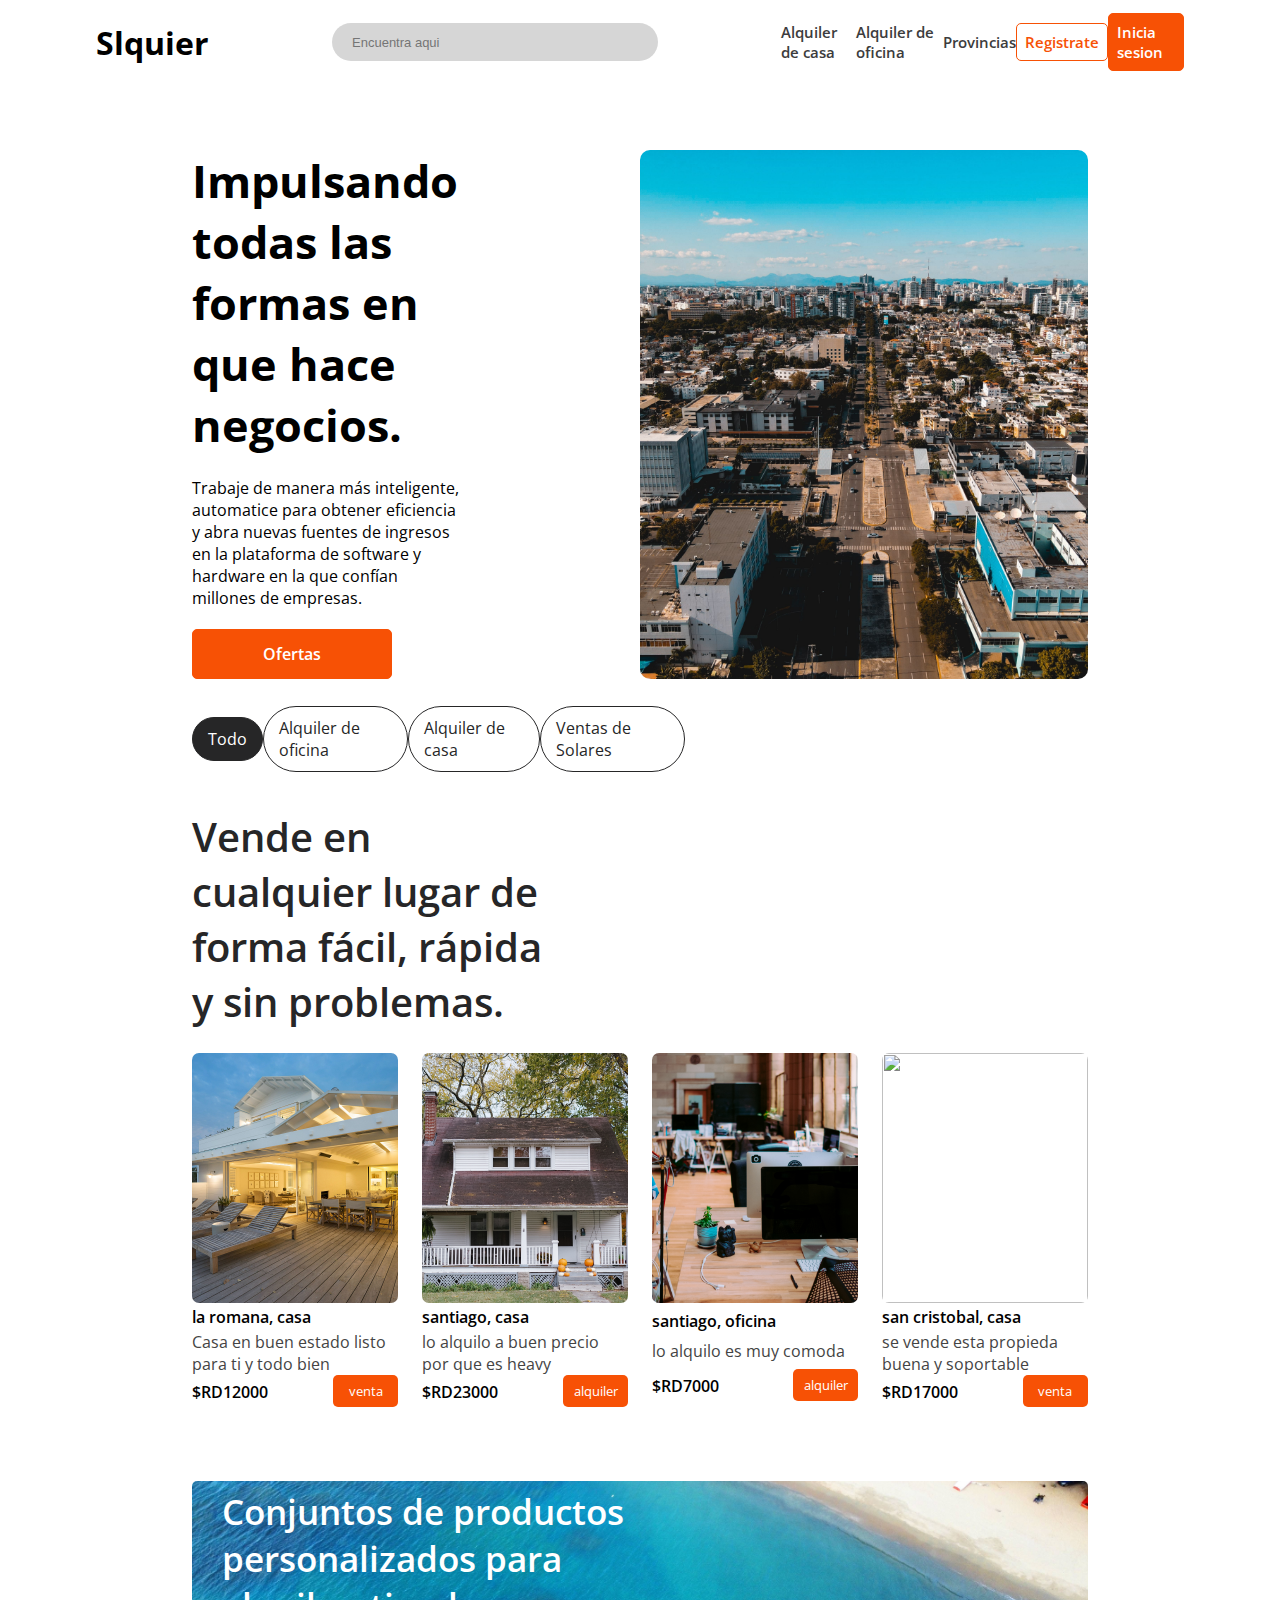
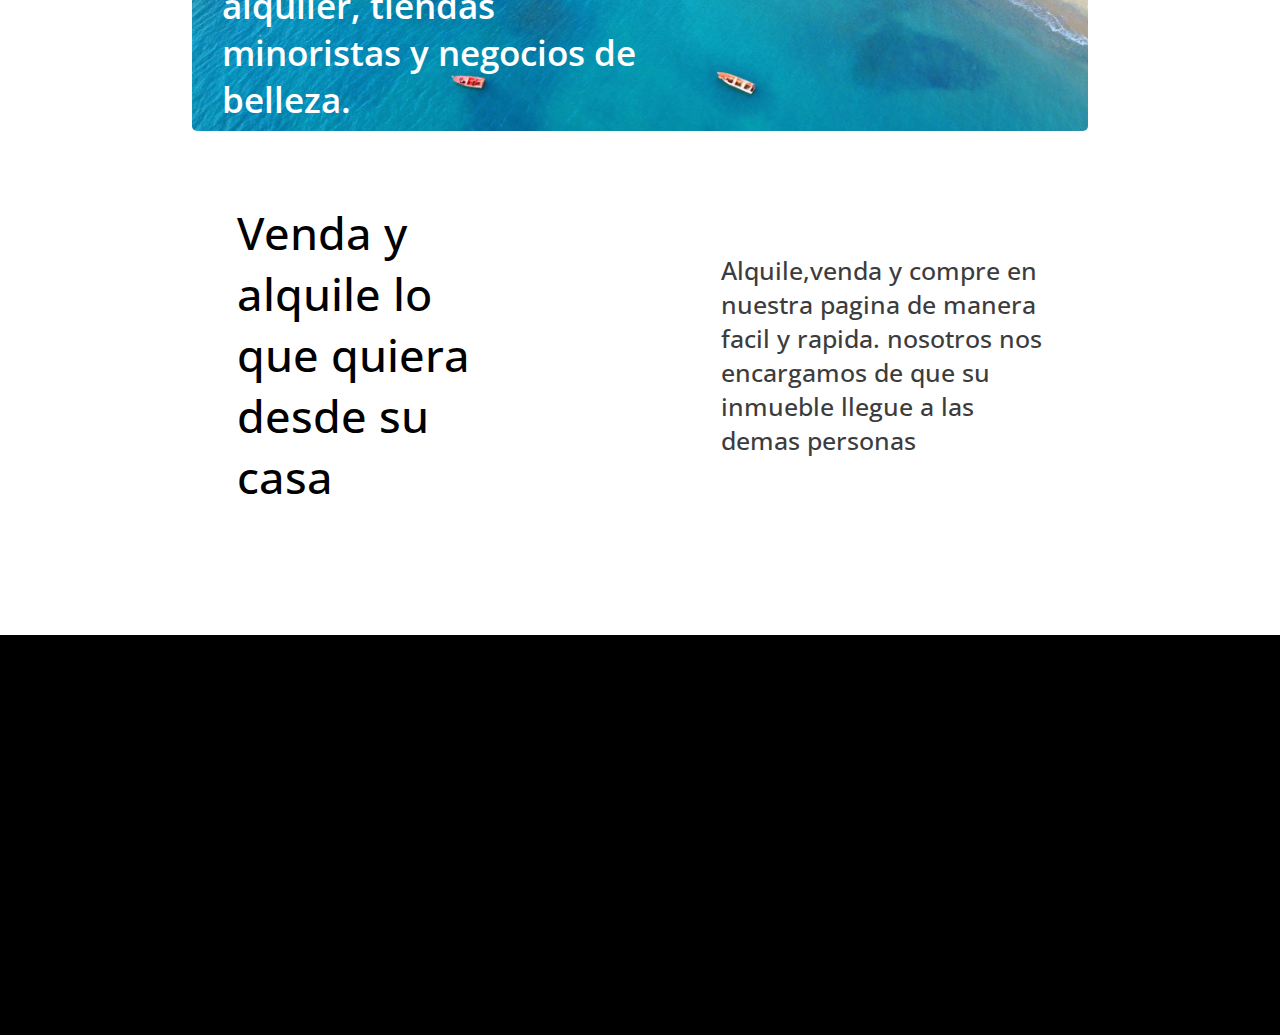
==== house/index.html @ 4e48d406 "es de casa" ====
<!DOCTYPE html>
<html lang="en">
<head>
    <meta charset="UTF-8">
    <meta name="viewport" content="width=device-width, initial-scale=1.0">
   
<link href="https://fonts.googleapis.com/css2?family=Open+Sans&display=swap" rel="stylesheet">
    <script src="https://kit.fontawesome.com/35a34f7dfa.js" crossorigin="anonymous"></script>
    <link rel="stylesheet" href="css/style.css">
    <title>Document</title>
</head>
<body>

  <div class="formato">
  
  </div>

  <div class="contenedor-header">

<header>

  <h1>Slquier</h1>
  

  <form action="" class="contenedor-search">
    <input type="search" name="" placeholder="Encuentra aqui">
    <button><i class="fa-solid fa-magnifying-glass"></i></button>
  </form>

  <nav>
    <a href="#">Alquiler de casa</a>
    <a href="#">Alquiler de oficina</a>
    <a href="#">Provincias</a>
    <a href="#" class="login">Registrate</a>
    <a href="#" class="login-ya">Inicia sesion</a>
  </nav>

</header>

  </div>

<div class="contenedor-mostrador">

  <div class="contenedor-mandato">
<h1>Impulsando todas las formas en que hace negocios.</h1> <br>
<p>Trabaje de manera más inteligente, automatice para obtener eficiencia y abra nuevas fuentes de ingresos en la plataforma de software y hardware en la que confían millones de empresas.</p>

<a href="#" class="ofertas">Ofertas</a>
  </div>

  <div class="img"></div>
  

</div>


<div class="contenedor-contenido">

  <div class="iconos">

    <a href="#" class="active">Todo</a>
    <a href="#">Alquiler de oficina</a>
    <a href="#">Alquiler de casa</a>
    <a href="#">Ventas de Solares</a>

  </div>

<h1 class="titulo">Vende en cualquier lugar de forma fácil, rápida y sin problemas.</h1>

<!-- aqui van las casas -->

<div class="contenedor-alquiler" id="contenedor-alquiler">

 





</div>


<!-- aqui va una publicidad -->

<div class="publicidad">

 <p> Conjuntos de productos personalizados para alquiler, tiendas minoristas y negocios de belleza. </p>

</div>

<div class="cont-publicidad">
<h1>Venda y alquile lo que quiera desde su casa</h1>

<p>Alquile,venda y compre en nuestra pagina de manera facil y rapida. nosotros nos encargamos de que su inmueble llegue a las demas personas</p>
</div>

</div>





<footer></footer>

<script src="index.js"></script>
    
</body>
</html>
---- house/css/style.css ----
*{
    padding: 0;
    margin: 0;
    box-sizing: border-box;
}

body{
    font-family: 'Open Sans', sans-serif;
}


.contenedor-header{
    
    width: 100%;
    position: fixed;
    top: 0px;
    background: #fff;
}

.contenedor-header header{

   
    width: 85%;
    padding: 13px 0px;
    margin: auto;
    display: flex;
  align-items: center;
    justify-content: space-between;
}


.contenedor-header header .contenedor-search{

    background: #d6d6d6;
    width: 30%;
    height: 38px;
    display: flex;
    padding: 5px  10px;
    padding-left: 20px;
    border-radius: 50px ;
}

.contenedor-search input{
    height: 100%;
    
    border: none;
    outline: none;
}

.contenedor-search input[type='search']{
    width: 100%;
    background: none;
    font-size: 13px;
}



.contenedor-search button{
    
    border: none;
    background: none;
    width: 30px;
    
   display: flex;
   justify-content: center;
   align-items: center;
}

.contenedor-search button i{
  font-size: 14px;
}

.contenedor-header header nav{
   
    display: flex;
    justify-content: space-between;
    align-items: center;
    width: 37%;
}

.contenedor-header header nav a{
    color: #000;
    font-weight: 600;
    text-decoration: none;
    color: #3c3c3d;
    font-size: 15px;
}

.contenedor-header header nav .login{

    border: solid 1px #f75105;
    color: #f75105;
    padding: 8px;
border-radius: 5px;
}
.contenedor-header header nav .login-ya{
    border: solid 1px #f75105;
    background:  #f75105;
    color: #fff;
    padding: 8px;
border-radius: 5px;
}

.ofertas{
    border: solid 1px #f75105;
    background:  #f75105;
    color: #fff;
    padding: 13px 8px;
border-radius: 5px;
font-weight: 600;
width: 200px;
margin: auto;
text-decoration: none;
text-align: center;
display: inline-block;
margin-top: 20px;
transition: all ease-in-out 1s;
}

.ofertas:hover{

    background: #cc3803;
}

/* presentacion */

.contenedor-mostrador{
    
    width: 70%;
    margin: 5% auto;
    
   
   display: grid;
  grid-template-columns: 30% 50%;
  
    align-items: center;
    justify-content: space-between;
    height: 500px;
    margin-top: 150px;
}

.contenedor-mostrador .contenedor-mandato{

    
    text-align: left;
    
}

.contenedor-mostrador .contenedor-mandato h1{
    font-size: 45px;
}

.contenedor-mostrador .img{
    background-image: url('../img/presentacion.jpg');
    background-position: center;
    background-size: cover;
    height: 100%;
    border-radius: 10px;
    
}


/* esta es la parte de titulo */

.contenedor-contenido{
    width: 70%;
    margin: auto;
    margin-bottom: 10%;
   
}

.iconos{
    width: 55%;
    height: 50px;
    
    border-radius: 50px;
    display: flex;
    justify-content: space-between;
    align-items: center;
}

.iconos a{
    text-decoration: none;
    color: #262627;
    border-radius: 50px;
    padding: 10px 15px;
    border: solid 1px #262627;
    transition: all ease-in-out 1s;

}

.iconos a:hover{
    background: #262627;
    color: #fff;
}

.iconos .active{
    background: #262627;
    color: #fff;
}


.titulo{

    text-align: left;
    width: 40%;
    color: #262627;
    font-weight: 600;
    
    margin-top: 5%;
    font-size: 40px;

}

/* casa */

.contenedor-contenido .contenedor-alquiler{


width: 100%;
margin-top: 2%;

display: grid;
grid-template-columns: 23% 23% 23% 23%;
justify-content: space-between;

}

.cont-cont{
margin: 3% 0px;
   text-decoration: none;
    display: grid;
    justify-content: space-between;
    height: 350px;

}

.cont{
    width: 100%;
    height: 250px;
}

.cont img{
    width: 100%;
    height: 100%;
    border-radius: 7px;
    object-fit: cover;
}

.titulo-cont{
    font-weight: 600;
    color: #000;
    margin: 3px 0px;
}

.par-cont{
width: 97%;
    color: #444444;
}

.cont-alq{
    display: flex;
    justify-content: space-between;
    align-items: center;
}

.precio{
    margin-top: 3px;
    font-weight: 600;
    color: #000;
}

.cont-alq .alq{

    background: #f75105;
    width: 65px;
    text-align: center;
    padding: 7px;
    border-radius: 5px;
    font-size: 13px;
    color: #fff;
}



.publicidad{

    margin: 8% 0px;
    width: 100%;
    background: #ccc;
    background-image: url('../img/publicidad.jpg');
    background-position: center;
    background-size: cover;
    height: 250px;
    display: flex;
    align-items: center;
    justify-content: left;
    padding-left: 30px;
    border-radius: 5px;
}

.publicidad p{
    font-size: 35px;
    width: 50%;
    color: #fff;
    font-weight: 600;
}

.cont-publicidad{

   
    width: 90%;
    margin: auto;
    display: grid;
    grid-template-columns: 30% 40%;
    align-items: center;
    justify-content: space-between;
   
}

.cont-publicidad h1{
    
     text-align: left;
     
     font-weight: 500;
     font-size: 45px;
}

.cont-publicidad p{
    text-align: left;
    color: #3c3c3d;
    font-weight: 500;
    font-size: 25px;
}

footer{
   
    width: 100%;
    height: 400px;
    background: #000;
}

.formato{

width: 100%;
height: 100vh;
background: rgb(255, 255, 255);
position: fixed;
top: 0px;
z-index: +1;
opacity: 0.80;
display: none;


}
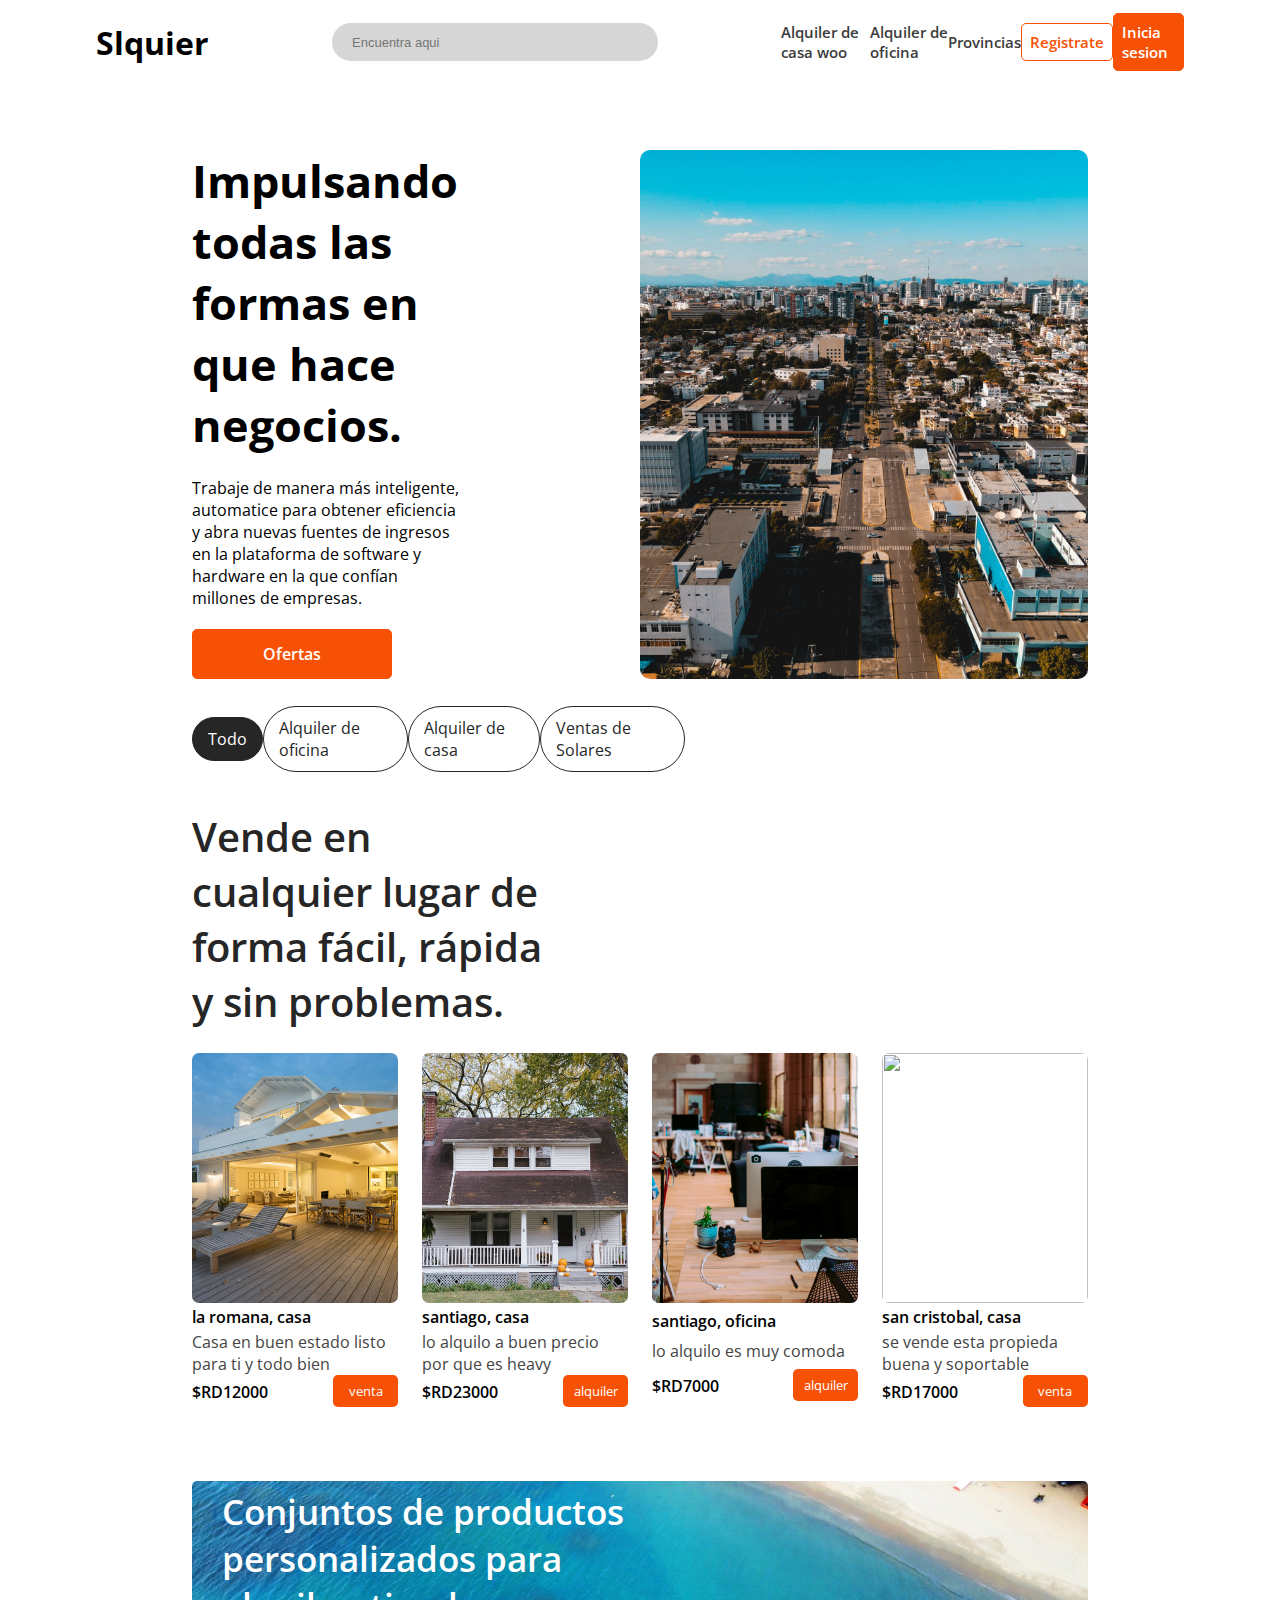
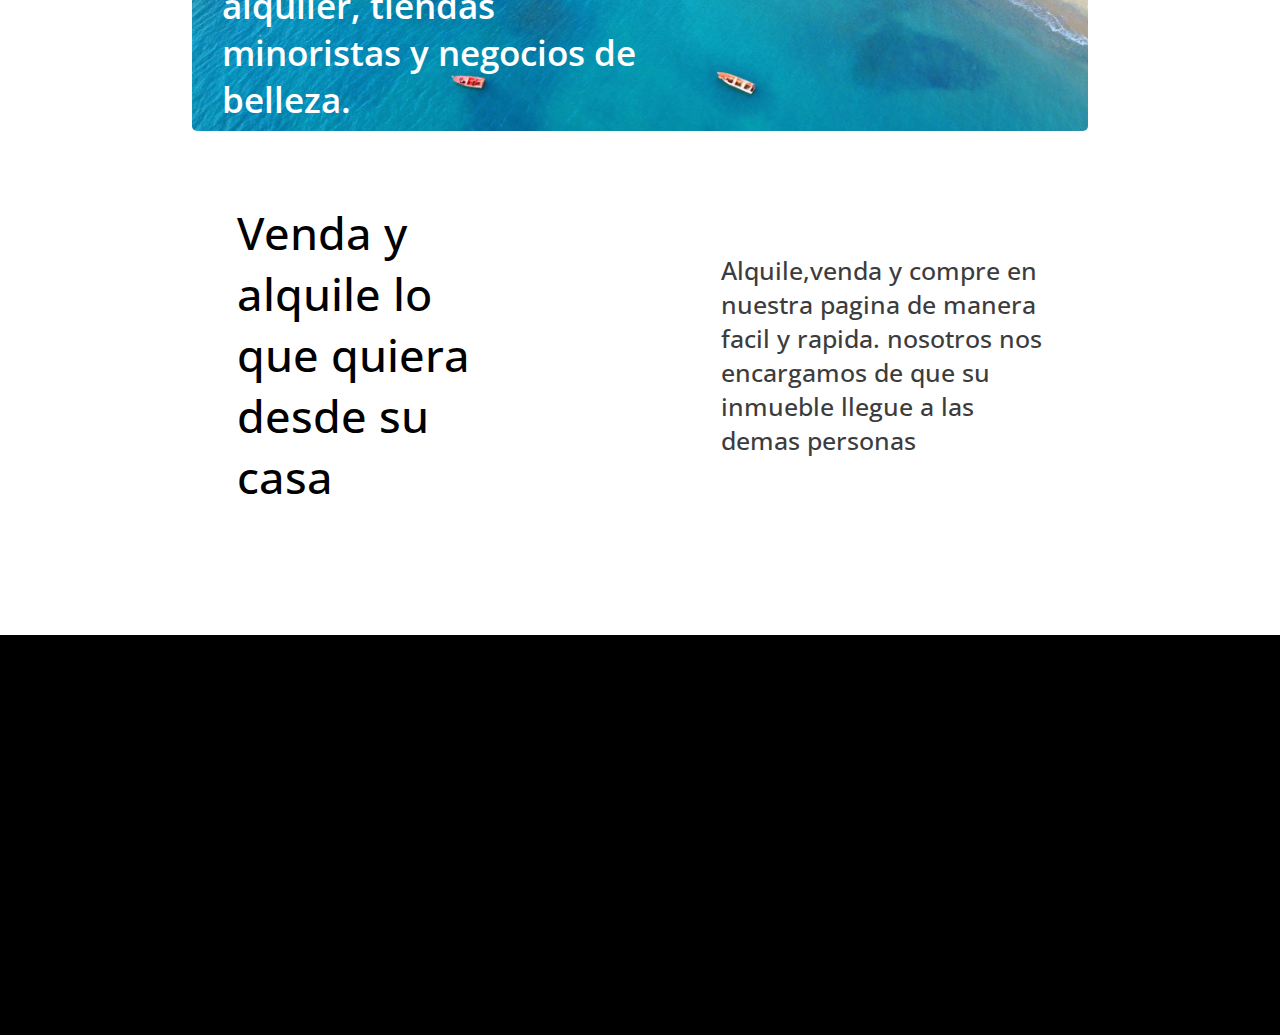
==== commit dd21c7d5: "cambie el nombre" ====
--- a/house/index.html
+++ b/house/index.html
@@ -28,7 +28,7 @@
   </form>
 
   <nav>
-    <a href="#">Alquiler de casa</a>
+    <a href="#">Alquiler de casa woo</a>
     <a href="#">Alquiler de oficina</a>
     <a href="#">Provincias</a>
     <a href="#" class="login">Registrate</a>
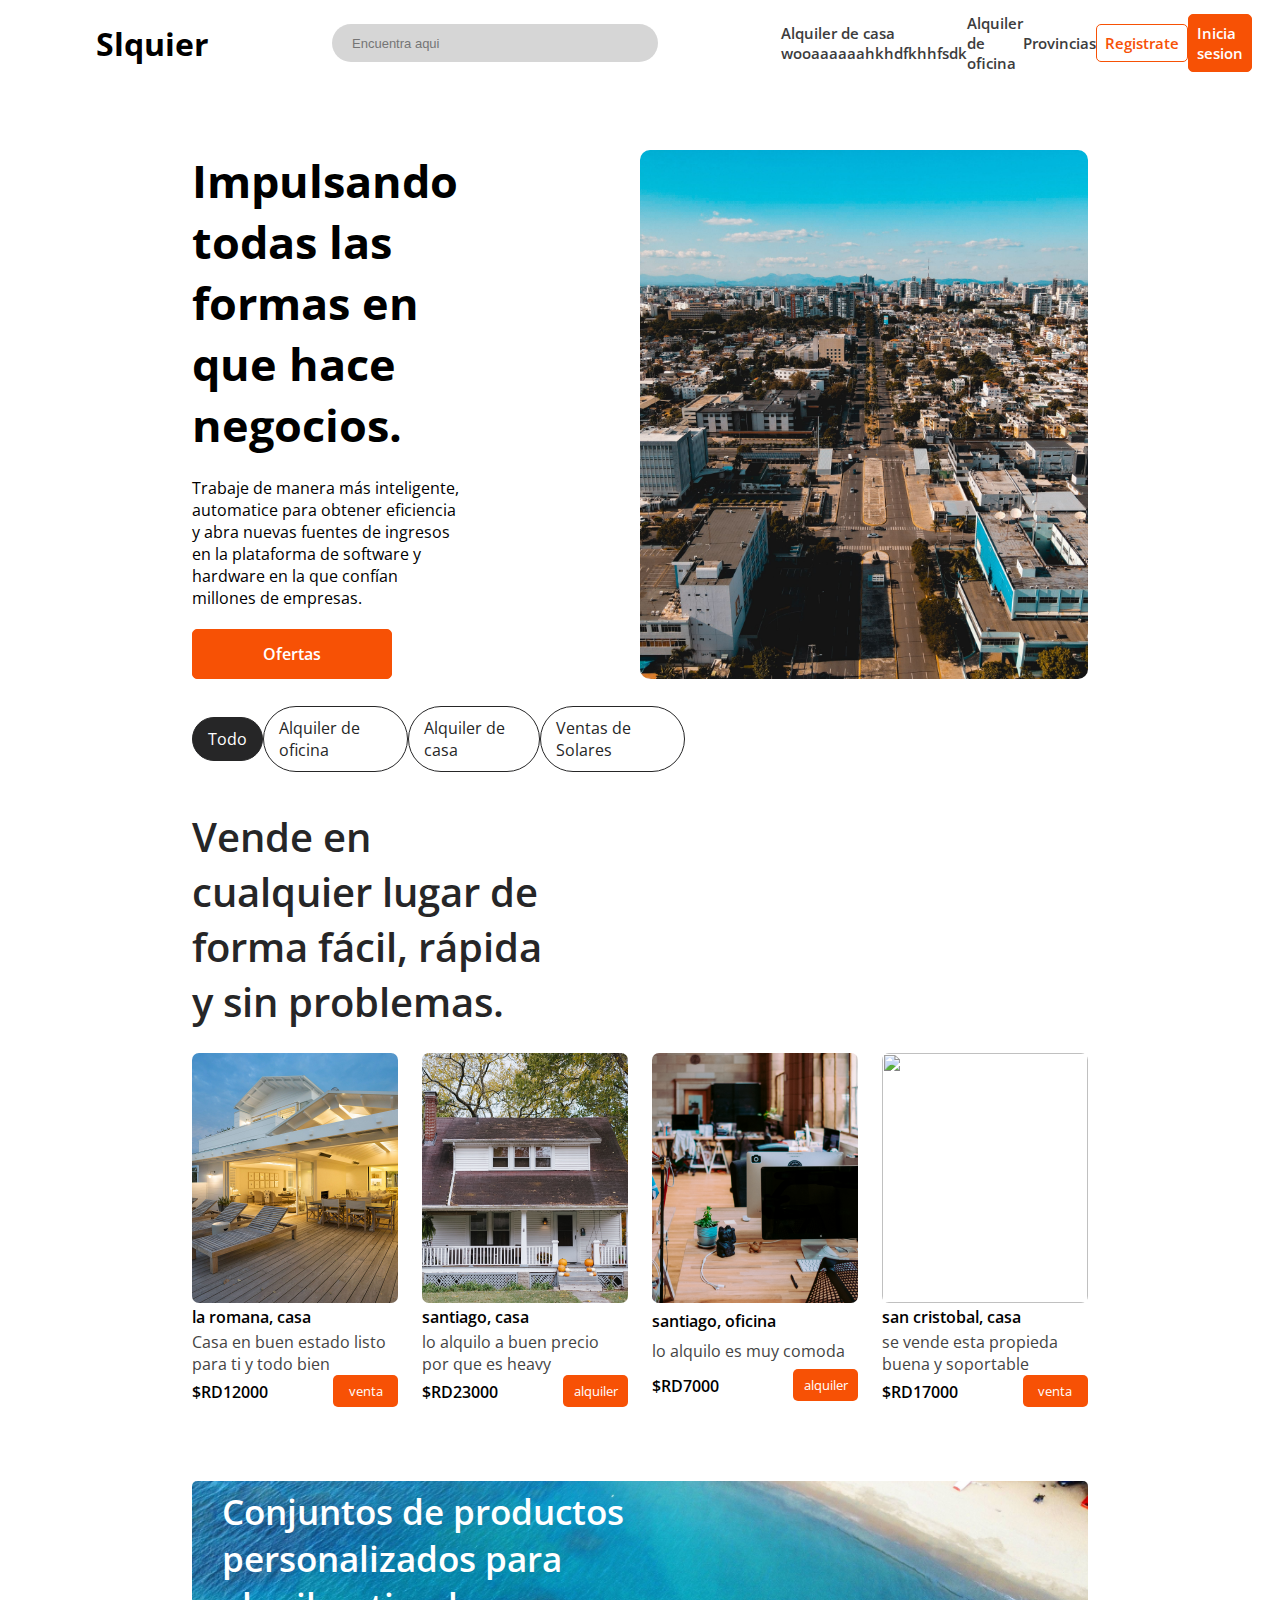
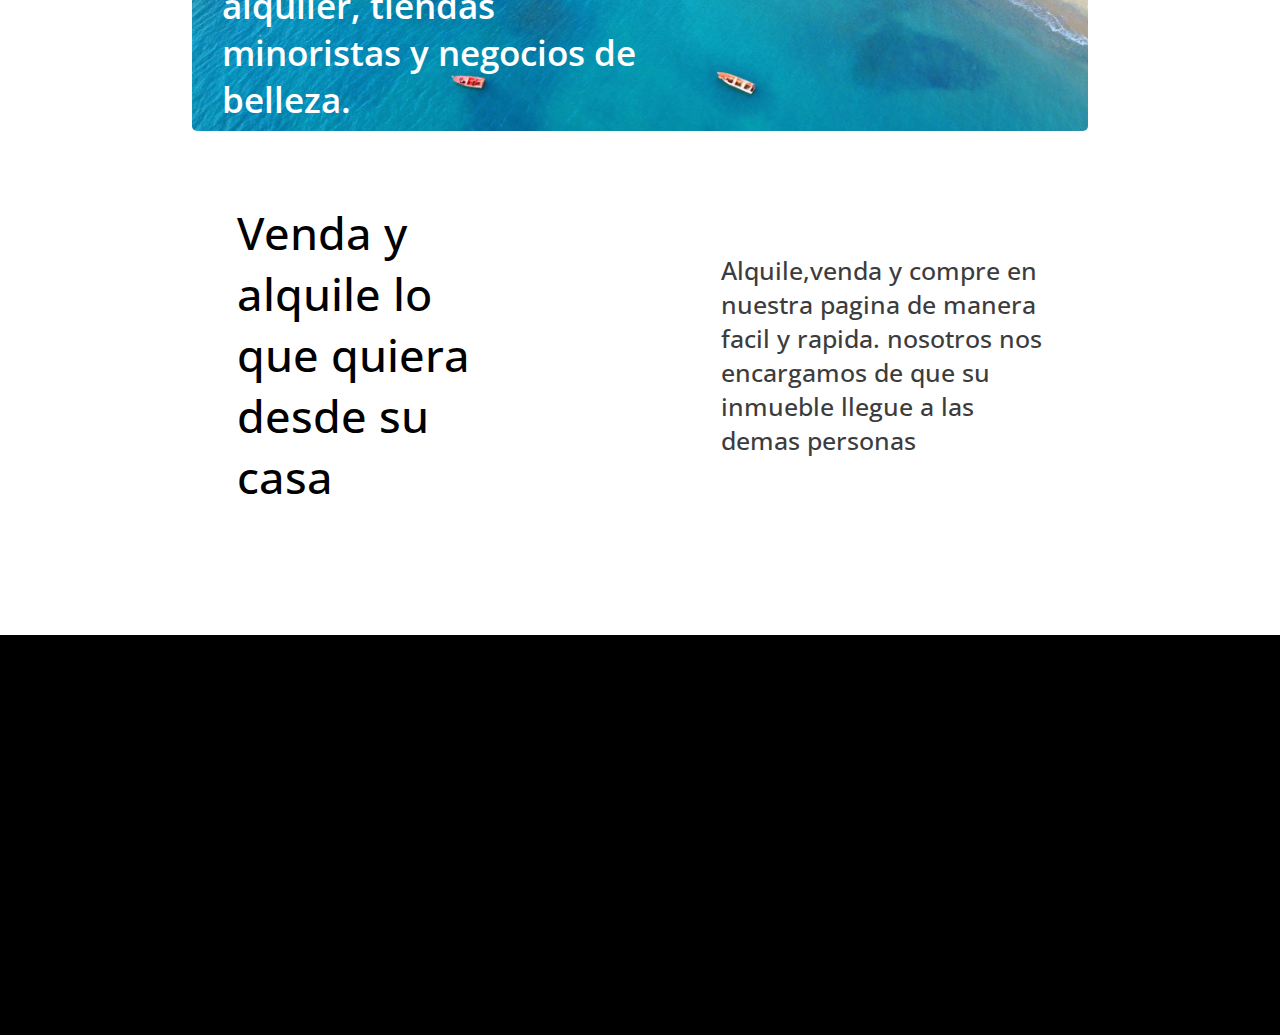
==== commit 2148013b: "Este es el nuevo cambio" ====
--- a/house/index.html
+++ b/house/index.html
@@ -28,7 +28,7 @@
   </form>
 
   <nav>
-    <a href="#">Alquiler de casa woo</a>
+    <a href="#">Alquiler de casa wooaaaaaahkhdfkhhfsdk</a>
     <a href="#">Alquiler de oficina</a>
     <a href="#">Provincias</a>
     <a href="#" class="login">Registrate</a>
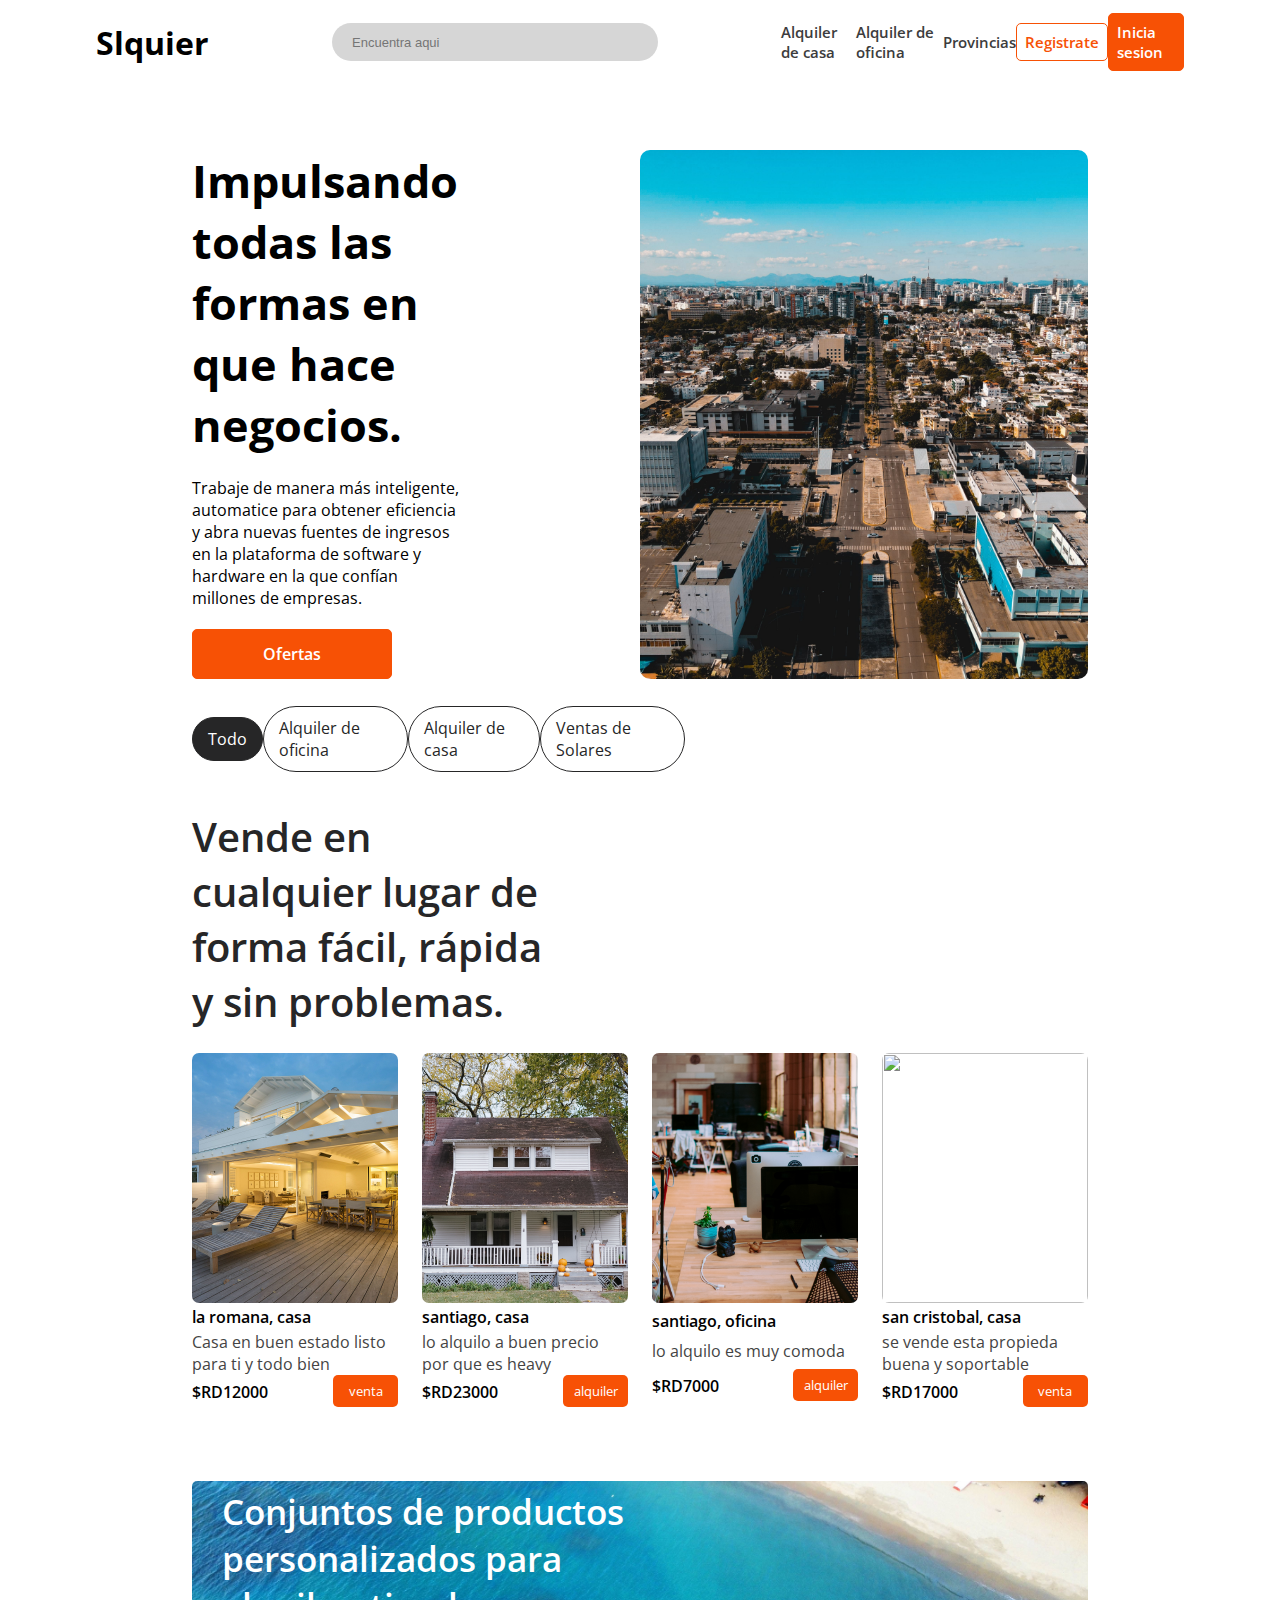
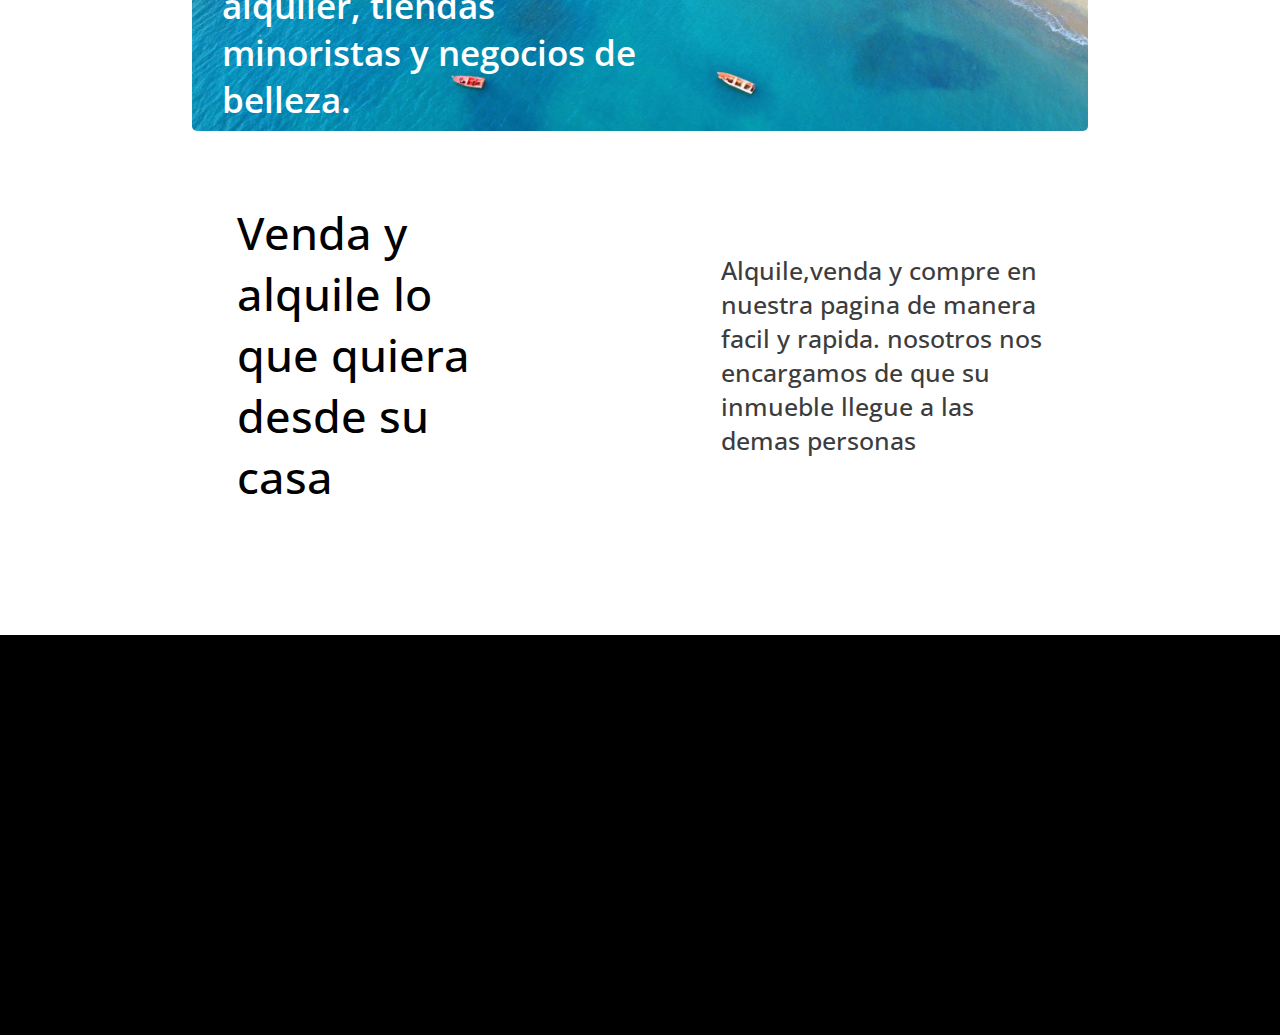
==== commit 0091d004: "este el mero cambio final" ====
--- a/house/index.html
+++ b/house/index.html
@@ -28,7 +28,7 @@
   </form>
 
   <nav>
-    <a href="#">Alquiler de casa wooaaaaaahkhdfkhhfsdk</a>
+    <a href="#">Alquiler de casa</a>
     <a href="#">Alquiler de oficina</a>
     <a href="#">Provincias</a>
     <a href="#" class="login">Registrate</a>
